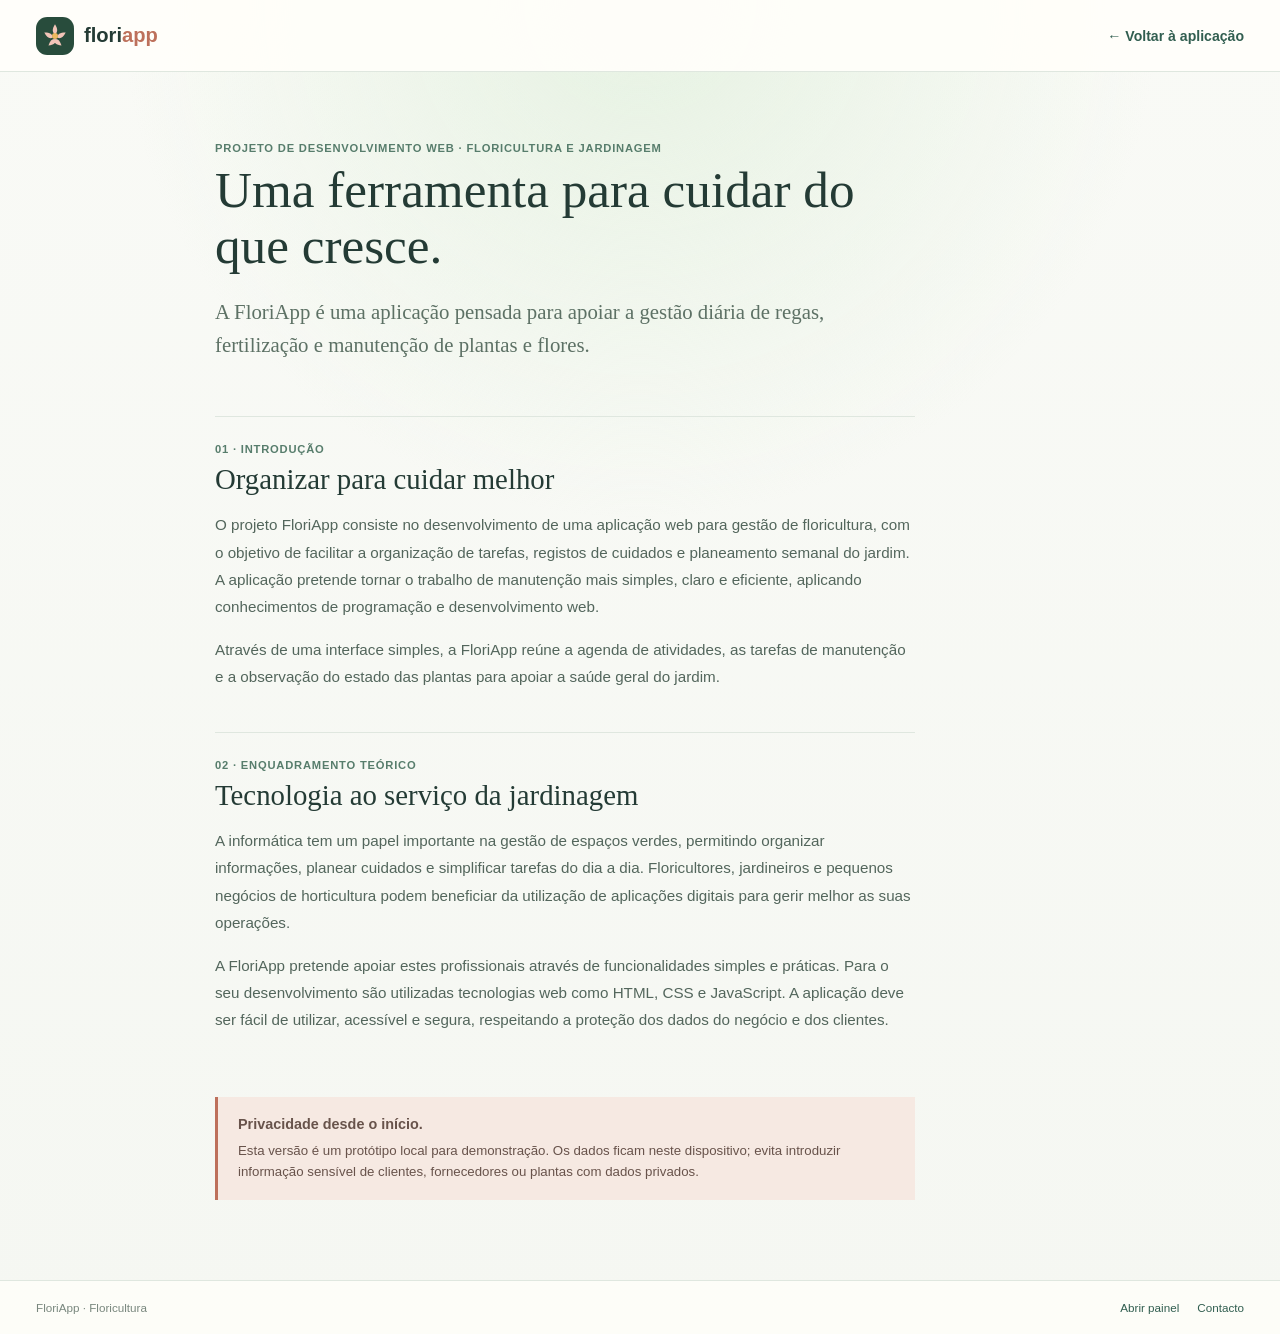
==== sobre.html @ 3ef92f8d "Add files via upload" ====
<!doctype html>
<html lang="pt-PT">
<head>
	<meta charset="utf-8">
	<meta name="viewport" content="width=device-width, initial-scale=1">
	<meta name="theme-color" content="#315e50">
	<meta name="description" content="Introdução e enquadramento do projeto FloriApp, pensado para gerir a rotina de floricultura e jardinagem.">
	<link rel="manifest" href="../manifest.json">
	<link rel="icon" href="../assets/images/logo.svg" type="image/svg+xml">
	<link rel="stylesheet" href="../assets/css/styles.css">
	<title>Sobre a FloriApp | Floricultura</title>
</head>
<body class="about-page">
	<header class="topbar"><a class="brand" href="../index.html"><img src="../assets/images/logo.svg" alt="" width="38" height="38"><span>flori<span class="brand-accent">app</span></span></a><a class="about-link" href="../index.html">← Voltar à aplicação</a></header>
	<main class="about-content">
		<p class="eyebrow">Projeto de desenvolvimento web · Floricultura e jardinagem</p>
		<h1>Uma ferramenta para cuidar do que cresce.</h1>
		<p class="about-lead">A FloriApp é uma aplicação pensada para apoiar a gestão diária de regas, fertilização e manutenção de plantas e flores.</p>
		<section class="about-section"><p class="eyebrow">01 · Introdução</p><h2>Organizar para cuidar melhor</h2><p>O projeto FloriApp consiste no desenvolvimento de uma aplicação web para gestão de floricultura, com o objetivo de facilitar a organização de tarefas, registos de cuidados e planeamento semanal do jardim. A aplicação pretende tornar o trabalho de manutenção mais simples, claro e eficiente, aplicando conhecimentos de programação e desenvolvimento web.</p><p>Através de uma interface simples, a FloriApp reúne a agenda de atividades, as tarefas de manutenção e a observação do estado das plantas para apoiar a saúde geral do jardim.</p></section>
		<section class="about-section"><p class="eyebrow">02 · Enquadramento teórico</p><h2>Tecnologia ao serviço da jardinagem</h2><p>A informática tem um papel importante na gestão de espaços verdes, permitindo organizar informações, planear cuidados e simplificar tarefas do dia a dia. Floricultores, jardineiros e pequenos negócios de horticultura podem beneficiar da utilização de aplicações digitais para gerir melhor as suas operações.</p><p>A FloriApp pretende apoiar estes profissionais através de funcionalidades simples e práticas. Para o seu desenvolvimento são utilizadas tecnologias web como HTML, CSS e JavaScript. A aplicação deve ser fácil de utilizar, acessível e segura, respeitando a proteção dos dados do negócio e dos clientes.</p></section>
		<aside class="about-callout"><strong>Privacidade desde o início.</strong><p>Esta versão é um protótipo local para demonstração. Os dados ficam neste dispositivo; evita introduzir informação sensível de clientes, fornecedores ou plantas com dados privados.</p></aside>
	</main>
	<footer class="app-footer"><span>FloriApp · Floricultura</span><div class="footer-links"><a href="../index.html">Abrir painel</a><a href="./contacto.html">Contacto</a></div></footer>
</body>
</html>
---- assets/css/styles.css ----
@import url("./components/dashboard.css");

:root {
	font-family: "Trebuchet MS", "Segoe UI", sans-serif;
	color: #243b35;
	background: #f5f7f2;
	font-synthesis: none;
	text-rendering: optimizeLegibility;
	--ink: #243b35;
	--muted: #697b72;
	--green: #315e50;
	--green-soft: #e6efe7;
	--rose: #bd705b;
	--rose-soft: #f6e9e2;
	--gold: #f4f0d9;
	--line: #dfe7df;
	--paper: #fffefa;
}

* { box-sizing: border-box; }
body {
	min-width: 320px;
	min-height: 100vh;
	margin: 0;
	background: radial-gradient(circle at top, rgba(228, 241, 224, 0.9), rgba(245, 247, 242, 0) 35%), linear-gradient(180deg, #f9faf6 0%, #f5f7f2 100%);
}
button, input, select { font: inherit; }
button, a { -webkit-tap-highlight-color: transparent; }
a { color: inherit; }
button:focus-visible, a:focus-visible, input:focus-visible, select:focus-visible, textarea:focus-visible { outline: 3px solid #de9f83; outline-offset: 3px; }
[hidden] { display: none !important; }
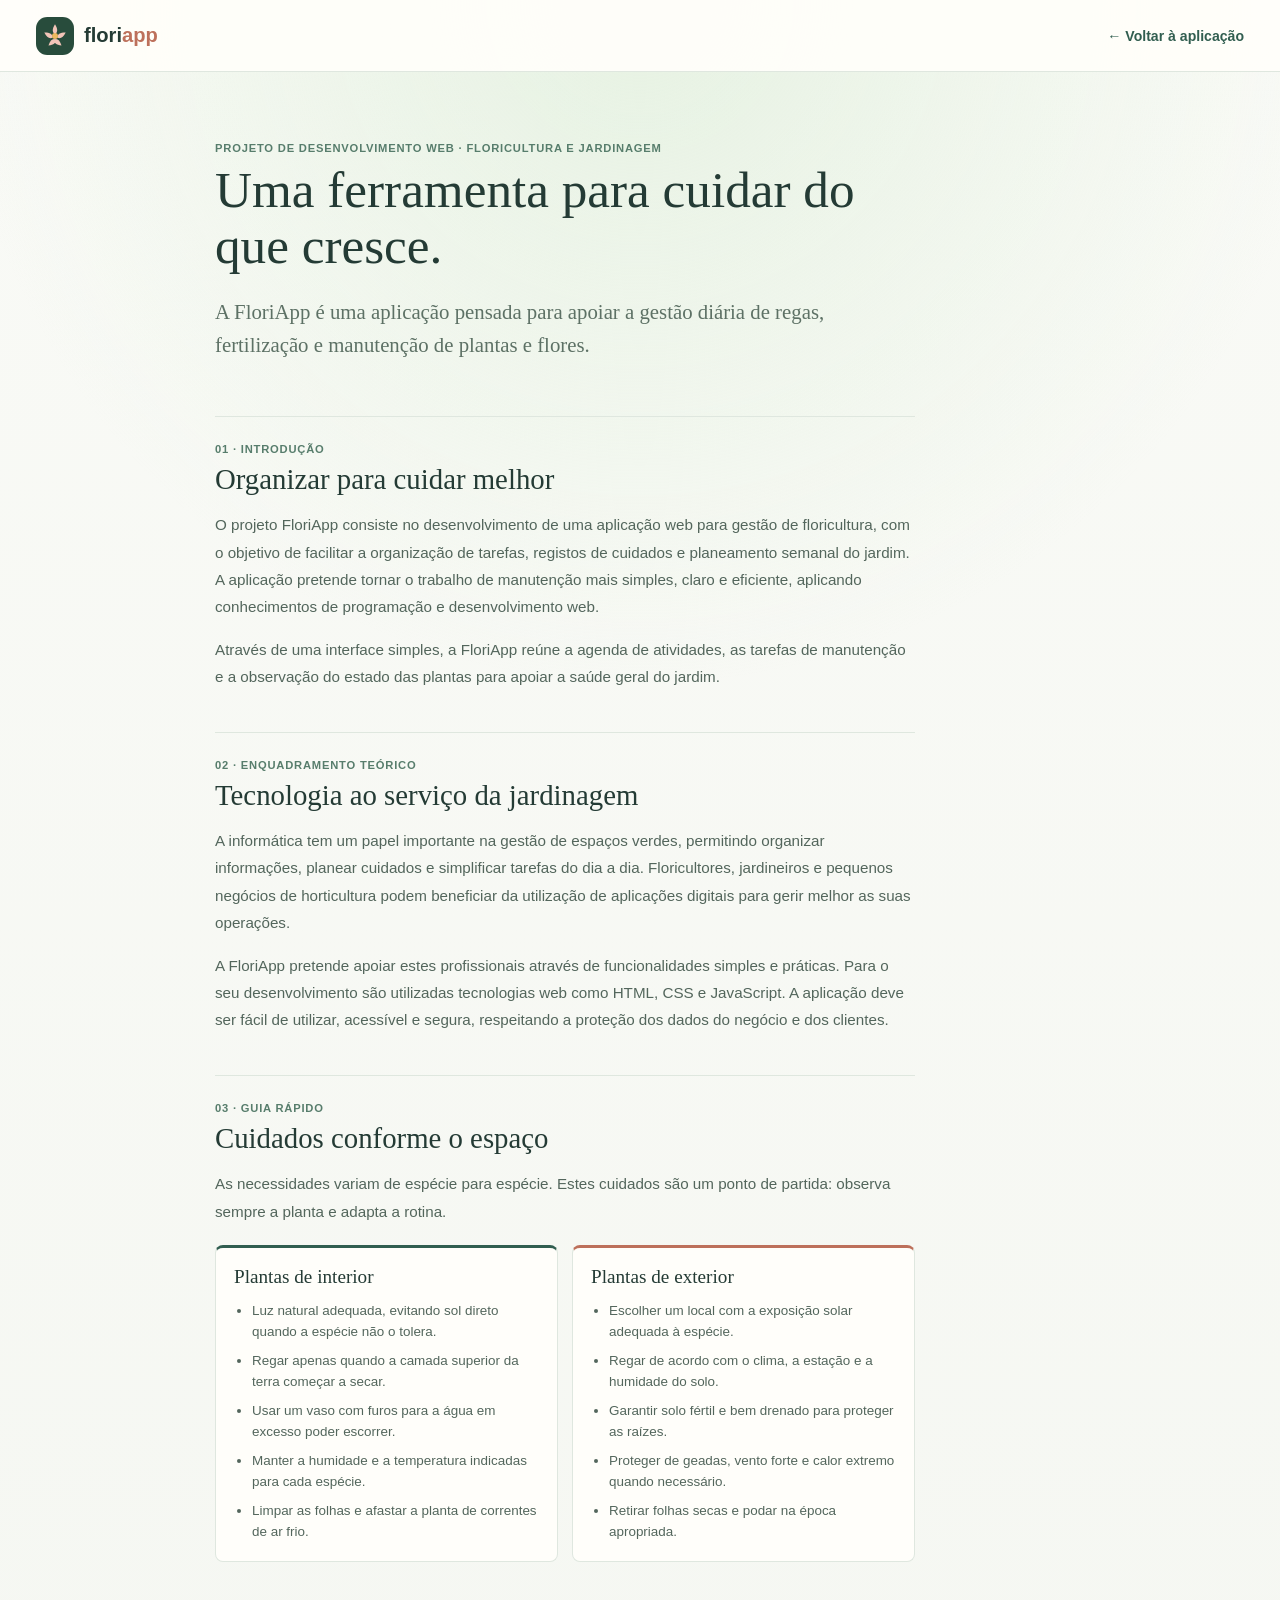
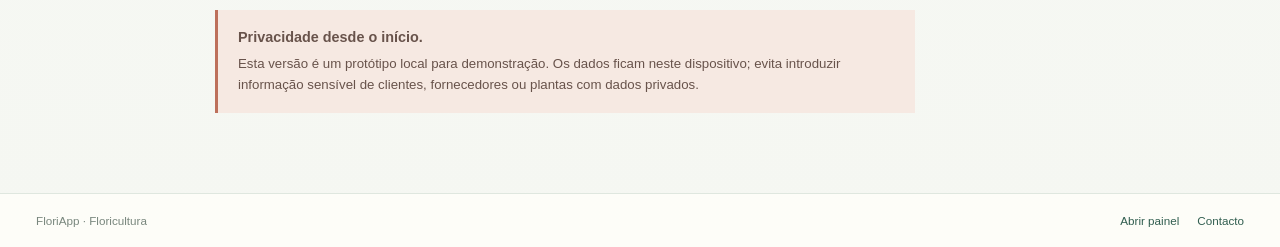
==== commit 14c2e046: "Add files via upload" ====
--- a/sobre.html
+++ b/sobre.html
@@ -18,6 +18,7 @@
 		<p class="about-lead">A FloriApp é uma aplicação pensada para apoiar a gestão diária de regas, fertilização e manutenção de plantas e flores.</p>
 		<section class="about-section"><p class="eyebrow">01 · Introdução</p><h2>Organizar para cuidar melhor</h2><p>O projeto FloriApp consiste no desenvolvimento de uma aplicação web para gestão de floricultura, com o objetivo de facilitar a organização de tarefas, registos de cuidados e planeamento semanal do jardim. A aplicação pretende tornar o trabalho de manutenção mais simples, claro e eficiente, aplicando conhecimentos de programação e desenvolvimento web.</p><p>Através de uma interface simples, a FloriApp reúne a agenda de atividades, as tarefas de manutenção e a observação do estado das plantas para apoiar a saúde geral do jardim.</p></section>
 		<section class="about-section"><p class="eyebrow">02 · Enquadramento teórico</p><h2>Tecnologia ao serviço da jardinagem</h2><p>A informática tem um papel importante na gestão de espaços verdes, permitindo organizar informações, planear cuidados e simplificar tarefas do dia a dia. Floricultores, jardineiros e pequenos negócios de horticultura podem beneficiar da utilização de aplicações digitais para gerir melhor as suas operações.</p><p>A FloriApp pretende apoiar estes profissionais através de funcionalidades simples e práticas. Para o seu desenvolvimento são utilizadas tecnologias web como HTML, CSS e JavaScript. A aplicação deve ser fácil de utilizar, acessível e segura, respeitando a proteção dos dados do negócio e dos clientes.</p></section>
+		<section class="about-section plant-care-section"><p class="eyebrow">03 · Guia rápido</p><h2>Cuidados conforme o espaço</h2><p>As necessidades variam de espécie para espécie. Estes cuidados são um ponto de partida: observa sempre a planta e adapta a rotina.</p><div class="plant-care-grid"><article class="plant-care-card indoor"><h3>Plantas de interior</h3><ul><li>Luz natural adequada, evitando sol direto quando a espécie não o tolera.</li><li>Regar apenas quando a camada superior da terra começar a secar.</li><li>Usar um vaso com furos para a água em excesso poder escorrer.</li><li>Manter a humidade e a temperatura indicadas para cada espécie.</li><li>Limpar as folhas e afastar a planta de correntes de ar frio.</li></ul></article><article class="plant-care-card outdoor"><h3>Plantas de exterior</h3><ul><li>Escolher um local com a exposição solar adequada à espécie.</li><li>Regar de acordo com o clima, a estação e a humidade do solo.</li><li>Garantir solo fértil e bem drenado para proteger as raízes.</li><li>Proteger de geadas, vento forte e calor extremo quando necessário.</li><li>Retirar folhas secas e podar na época apropriada.</li></ul></article></div></section>
 		<aside class="about-callout"><strong>Privacidade desde o início.</strong><p>Esta versão é um protótipo local para demonstração. Os dados ficam neste dispositivo; evita introduzir informação sensível de clientes, fornecedores ou plantas com dados privados.</p></aside>
 	</main>
 	<footer class="app-footer"><span>FloriApp · Floricultura</span><div class="footer-links"><a href="../index.html">Abrir painel</a><a href="./contacto.html">Contacto</a></div></footer>
